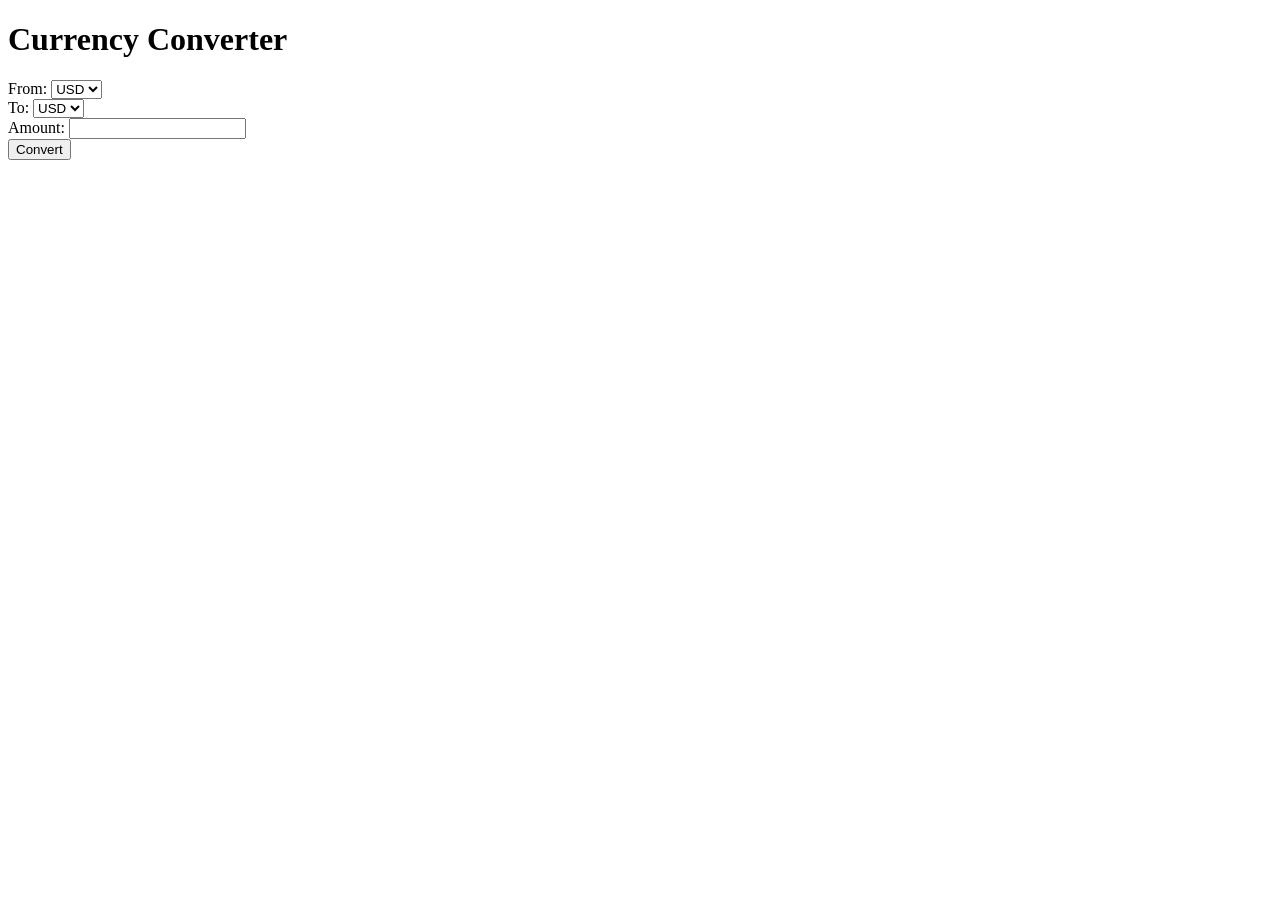
==== index.html @ 487bd07e "Create index.html" ====
<!DOCTYPE html>
<html lang="en">
<head>
    <meta charset="UTF-8">
    <meta name="viewport" content="width=device-width, initial-scale=1.0">
    <title>Currency Converter</title>
    <link rel="stylesheet" href="/static/app/content/style.css">
</head>
<body>

    <div class="container">
        <h1>Currency Converter</h1>

        <div class="form">
            <div class="input-group">
                <label for="fromCurrency">From:</label>
                <select id="fromCurrency">
                    <option value="USD">USD</option>
                    <option value="EUR">EUR</option>
                    <option value="CNY">CNY</option>
                    <option value="GBP">GBP</option>
                    <option value="UAH">UAH</option>
                    <option value="RUB">RUB</option>
                    <option value="PLN">PLN</option>

                </select>
            </div>
            <div class="input-group">
                <label for="toCurrency">To:</label>
                <select id="toCurrency">
                    <option value="USD">USD</option>
                    <option value="EUR">EUR</option>
                    <option value="CNY">CNY</option>
                    <option value="GBP">GBP</option>
                    <option value="UAH">UAH</option>
                    <option value="RUB">RUB</option>
                    <option value="PLN">PLN</option>


                </select>
            </div>
            <div class="input-group">
                <label for="amount">Amount:</label>
                <input type="number" id="amount">
            </div>
            <button onclick="convertCurrency()">Convert</button>
        </div>
        <p id="result"></p>
    </div>

    <script src="/static/app/scripts/scripts.js"></script>

</body>
</html>
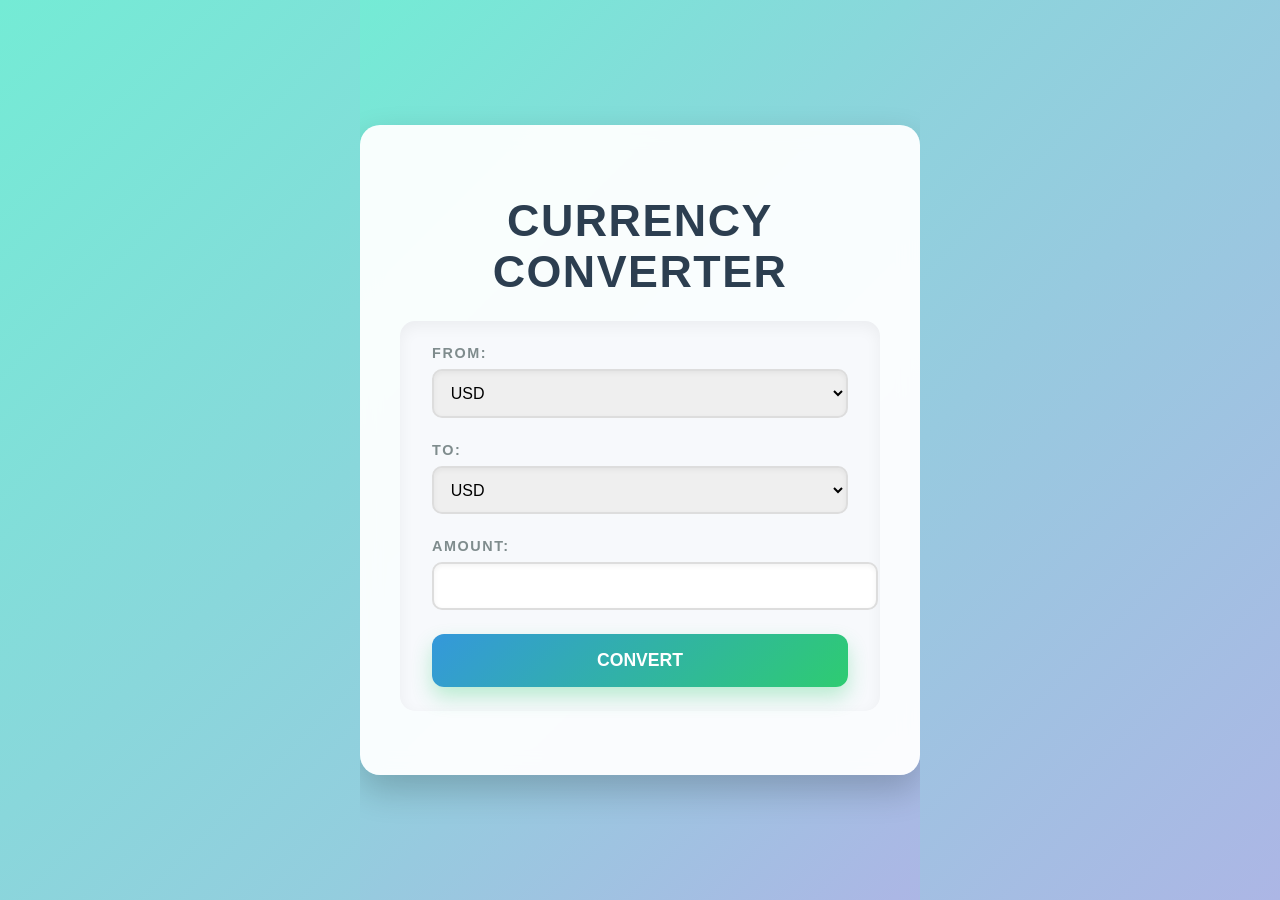
==== commit 20115f8e: "Update index.html" ====
--- a/index.html
+++ b/index.html
@@ -4,7 +4,7 @@
     <meta charset="UTF-8">
     <meta name="viewport" content="width=device-width, initial-scale=1.0">
     <title>Currency Converter</title>
-    <link rel="stylesheet" href="/static/app/content/style.css">
+    <link rel="stylesheet" href="style.css">
 </head>
 <body>
 
--- a/style.css
+++ b/style.css
@@ -0,0 +1,191 @@
+/* Общие стили для всей страницы */
+body, html {
+    height: 100%;
+    margin: 0;
+    font-family: 'Poppins', sans-serif;
+    background: linear-gradient(135deg, #74ebd5, #acb6e5); /* Нежный градиент */
+    color: #444;
+    display: flex;
+    align-items: center;
+    justify-content: center;
+    overflow: hidden;
+}
+
+/* Основной контейнер */
+.container {
+    width: 480px;
+    margin: auto;
+    padding: 2.5rem;
+    background: rgba(255, 255, 255, 0.95);
+    border-radius: 20px;
+    box-shadow: 0 15px 35px rgba(0, 0, 0, 0.2);
+    transition: transform 0.3s ease, box-shadow 0.3s ease;
+    backdrop-filter: blur(10px);
+}
+
+    .container:hover {
+        transform: translateY(-10px);
+        box-shadow: 0 20px 45px rgba(0, 0, 0, 0.3);
+    }
+
+/* Заголовок */
+h1 {
+    font-size: 2.8rem;
+    color: #2c3e50;
+    margin-bottom: 1.5rem;
+    text-align: center;
+    font-weight: bold;
+    letter-spacing: 1.5px;
+    text-transform: uppercase;
+    animation: fadeIn 1.5s ease-in-out;
+}
+
+/* Анимация для заголовка */
+@keyframes fadeIn {
+    from {
+        opacity: 0;
+        transform: translateY(-20px);
+    }
+
+    to {
+        opacity: 1;
+        transform: translateY(0);
+    }
+}
+
+/* Стили формы */
+.form {
+    padding: 1.5rem 2rem;
+    border-radius: 15px;
+    background: #f7f9fc;
+    box-shadow: inset 0 5px 15px rgba(0, 0, 0, 0.05);
+    animation: slideIn 1s ease-in-out;
+}
+
+@keyframes slideIn {
+    from {
+        opacity: 0;
+        transform: translateY(30px);
+    }
+
+    to {
+        opacity: 1;
+        transform: translateY(0);
+    }
+}
+
+.input-group {
+    margin-bottom: 1.5rem;
+    position: relative;
+}
+
+    .input-group label {
+        display: block;
+        margin-bottom: 0.5rem;
+        color: #7f8c8d;
+        font-size: 0.9rem;
+        font-weight: 600;
+        text-transform: uppercase;
+        letter-spacing: 0.1rem;
+    }
+
+    .input-group input,
+    .input-group select {
+        width: 100%;
+        padding: 0.8rem;
+        border: 2px solid #ddd;
+        border-radius: 10px;
+        font-size: 1rem;
+        transition: border-color 0.3s ease, box-shadow 0.3s ease;
+        box-shadow: inset 0 2px 5px rgba(0, 0, 0, 0.05);
+    }
+
+        .input-group input:focus,
+        .input-group select:focus {
+            border-color: #3498db;
+            box-shadow: 0 0 8px rgba(52, 152, 219, 0.4);
+            outline: none;
+        }
+
+    .input-group i {
+        position: absolute;
+        right: 15px;
+        top: 50%;
+        transform: translateY(-50%);
+        color: #bbb;
+        font-size: 1.2rem;
+        transition: color 0.3s ease;
+    }
+
+    .input-group input:focus + i,
+    .input-group select:focus + i {
+        color: #3498db;
+    }
+
+/* Стили кнопки */
+button {
+    width: 100%;
+    padding: 1rem;
+    border: none;
+    background: linear-gradient(135deg, #3498db, #2ecc71);
+    color: #fff;
+    font-size: 1.1rem;
+    font-weight: bold;
+    border-radius: 12px;
+    cursor: pointer;
+    text-transform: uppercase;
+    transition: background 0.3s ease, transform 0.3s ease;
+    box-shadow: 0 10px 20px rgba(46, 204, 113, 0.3);
+}
+
+    button:hover {
+        background: linear-gradient(135deg, #2ecc71, #3498db);
+        transform: translateY(-3px);
+        box-shadow: 0 15px 30px rgba(46, 204, 113, 0.5);
+    }
+
+    button:active {
+        transform: translateY(1px);
+        box-shadow: 0 5px 15px rgba(46, 204, 113, 0.3);
+    }
+
+/* Секция для вывода результата */
+#result {
+    text-align: center;
+    margin-top: 1.5rem;
+    font-size: 1.5rem;
+    color: #2ecc71;
+    font-weight: bold;
+    animation: fadeIn 1s ease-in-out;
+}
+
+/* Адаптивность */
+@media (max-width: 768px) {
+    .container {
+        width: 85%;
+        padding: 1.5rem;
+    }
+
+    h1 {
+        font-size: 2rem;
+    }
+
+    button {
+        font-size: 1rem;
+    }
+}
+
+@media (max-width: 480px) {
+    h1 {
+        font-size: 1.8rem;
+    }
+
+    .form {
+        padding: 1rem;
+    }
+
+    button {
+        padding: 0.8rem;
+    }
+}
+/* Конец стилей */
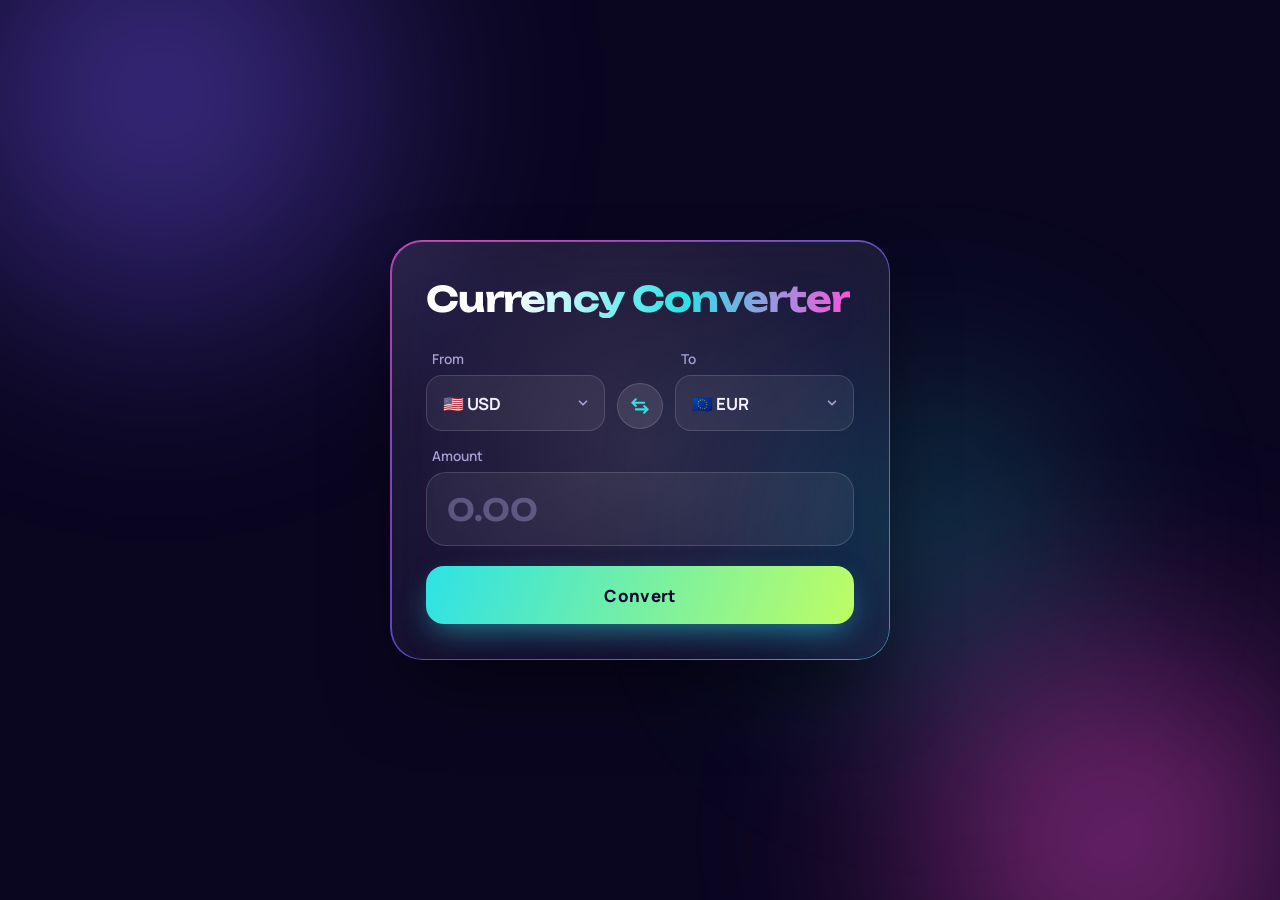
==== commit 1f081276: "Update index.html" ====
--- a/index.html
+++ b/index.html
@@ -4,51 +4,88 @@
     <meta charset="UTF-8">
     <meta name="viewport" content="width=device-width, initial-scale=1.0">
     <title>Currency Converter</title>
+    <link rel="preconnect" href="https://fonts.googleapis.com">
+    <link rel="preconnect" href="https://fonts.gstatic.com" crossorigin>
+    <link href="https://fonts.googleapis.com/css2?family=Manrope:wght@500;600;700;800&family=Unbounded:wght@500;600;700&display=swap" rel="stylesheet">
     <link rel="stylesheet" href="style.css">
 </head>
 <body>
+
+    <div class="glow-cyan"></div>
 
     <div class="container">
         <h1>Currency Converter</h1>
 
         <div class="form">
             <div class="input-group">
-                <label for="fromCurrency">From:</label>
+                <label for="fromCurrency">From</label>
                 <select id="fromCurrency">
-                    <option value="USD">USD</option>
-                    <option value="EUR">EUR</option>
-                    <option value="CNY">CNY</option>
-                    <option value="GBP">GBP</option>
-                    <option value="UAH">UAH</option>
-                    <option value="RUB">RUB</option>
-                    <option value="PLN">PLN</option>
-
+                    <option value="USD">🇺🇸 USD</option>
+                    <option value="EUR">🇪🇺 EUR</option>
+                    <option value="CNY">🇨🇳 CNY</option>
+                    <option value="GBP">🇬🇧 GBP</option>
+                    <option value="UAH">🇺🇦 UAH</option>
+                    <option value="RUB">🇷🇺 RUB</option>
+                    <option value="PLN">🇵🇱 PLN</option>
                 </select>
             </div>
+
+            <button type="button" class="swap" id="swap" aria-label="Swap currencies">
+                <svg viewBox="0 0 24 24" fill="none" stroke="currentColor" stroke-width="2.5" stroke-linecap="round" stroke-linejoin="round">
+                    <path d="M7 4 3 8l4 4"/><path d="M3 8h14"/><path d="m17 20 4-4-4-4"/><path d="M21 16H7"/>
+                </svg>
+            </button>
+
             <div class="input-group">
-                <label for="toCurrency">To:</label>
+                <label for="toCurrency">To</label>
                 <select id="toCurrency">
-                    <option value="USD">USD</option>
-                    <option value="EUR">EUR</option>
-                    <option value="CNY">CNY</option>
-                    <option value="GBP">GBP</option>
-                    <option value="UAH">UAH</option>
-                    <option value="RUB">RUB</option>
-                    <option value="PLN">PLN</option>
-
-
+                    <option value="USD">🇺🇸 USD</option>
+                    <option value="EUR" selected>🇪🇺 EUR</option>
+                    <option value="CNY">🇨🇳 CNY</option>
+                    <option value="GBP">🇬🇧 GBP</option>
+                    <option value="UAH">🇺🇦 UAH</option>
+                    <option value="RUB">🇷🇺 RUB</option>
+                    <option value="PLN">🇵🇱 PLN</option>
                 </select>
             </div>
+
             <div class="input-group">
-                <label for="amount">Amount:</label>
-                <input type="number" id="amount">
+                <label for="amount">Amount</label>
+                <input type="number" id="amount" placeholder="0.00" inputmode="decimal">
             </div>
-            <button onclick="convertCurrency()">Convert</button>
+
+            <button type="button" class="convert" onclick="convertCurrency()">Convert</button>
         </div>
+
         <p id="result"></p>
     </div>
 
-    <script src="/static/app/scripts/scripts.js"></script>
+    <script src="scripts.js"></script>
+    <script>
+        // Поменять валюты местами (+ пересчитать, если уже введена сумма)
+        document.getElementById('swap').addEventListener('click', function () {
+            const from = document.getElementById('fromCurrency');
+            const to = document.getElementById('toCurrency');
+            [from.value, to.value] = [to.value, from.value];
+            if (document.getElementById('amount').value) convertCurrency();
+        });
+
+        // Анимация появления результата при каждом пересчёте
+        const result = document.getElementById('result');
+        new MutationObserver(function () {
+            result.classList.remove('pop');
+            void result.offsetWidth;
+            result.classList.add('pop');
+        }).observe(result, { childList: true, characterData: true, subtree: true });
+
+        // Подсветка карточки за курсором
+        const card = document.querySelector('.container');
+        card.addEventListener('pointermove', function (e) {
+            const r = card.getBoundingClientRect();
+            card.style.setProperty('--mx', (e.clientX - r.left) + 'px');
+            card.style.setProperty('--my', (e.clientY - r.top) + 'px');
+        });
+    </script>
 
 </body>
 </html>
--- a/style.css
+++ b/style.css
@@ -1,191 +1,316 @@
-/* Общие стили для всей страницы */
+/* ============ Токены ============ */
+:root {
+    --ink: #0a0620;
+    --ink-2: #140c38;
+    --violet: #7c5cff;
+    --magenta: #ff4fd8;
+    --cyan: #2de2e6;
+    --lime: #c8ff5a;
+    --text: #f3f0ff;
+    --muted: #a99fd6;
+    --glass: rgba(255, 255, 255, 0.06);
+    --glass-strong: rgba(255, 255, 255, 0.1);
+    --line: rgba(255, 255, 255, 0.14);
+    --mx: 50%;
+    --my: 50%;
+}
+
+* { box-sizing: border-box; }
+
 body, html {
-    height: 100%;
+    min-height: 100%;
     margin: 0;
-    font-family: 'Poppins', sans-serif;
-    background: linear-gradient(135deg, #74ebd5, #acb6e5); /* Нежный градиент */
-    color: #444;
+    font-family: 'Manrope', system-ui, sans-serif;
+    color: var(--text);
+    background: var(--ink);
+}
+
+body {
+    min-height: 100vh;
     display: flex;
     align-items: center;
     justify-content: center;
+    padding: 2rem 1rem;
+    overflow-x: hidden;
+    position: relative;
+}
+
+/* ============ Живой фон ============ */
+body::before,
+body::after {
+    content: "";
+    position: fixed;
+    border-radius: 50%;
+    filter: blur(90px);
+    opacity: 0.55;
+    z-index: 0;
+    pointer-events: none;
+}
+
+body::before {
+    width: 55vmax; height: 55vmax;
+    top: -20vmax; left: -15vmax;
+    background: radial-gradient(circle, var(--violet), transparent 65%);
+    animation: drift1 18s ease-in-out infinite alternate;
+}
+
+body::after {
+    width: 50vmax; height: 50vmax;
+    bottom: -20vmax; right: -12vmax;
+    background: radial-gradient(circle, var(--magenta), transparent 65%);
+    animation: drift2 22s ease-in-out infinite alternate;
+}
+
+.glow-cyan {
+    position: fixed;
+    width: 35vmax; height: 35vmax;
+    top: 35%; left: 55%;
+    border-radius: 50%;
+    filter: blur(100px);
+    opacity: 0.35;
+    background: radial-gradient(circle, var(--cyan), transparent 65%);
+    animation: drift3 26s ease-in-out infinite alternate;
+    z-index: 0;
+    pointer-events: none;
+}
+
+@keyframes drift1 { to { transform: translate(18vmax, 12vmax) scale(1.15); } }
+@keyframes drift2 { to { transform: translate(-16vmax, -10vmax) scale(1.1); } }
+@keyframes drift3 { to { transform: translate(-25vmax, 8vmax) scale(0.85); } }
+
+/* ============ Карточка ============ */
+.container {
+    position: relative;
+    z-index: 1;
+    width: 100%;
+    max-width: 500px;
+    padding: 2.5rem 2.25rem 2.25rem;
+    border-radius: 32px;
+    background:
+        radial-gradient(500px circle at var(--mx) var(--my), rgba(255, 255, 255, 0.09), transparent 45%),
+        linear-gradient(160deg, rgba(255, 255, 255, 0.1), rgba(255, 255, 255, 0.03));
+    backdrop-filter: blur(28px) saturate(140%);
+    -webkit-backdrop-filter: blur(28px) saturate(140%);
+    box-shadow:
+        0 40px 80px -20px rgba(0, 0, 0, 0.6),
+        inset 0 1px 0 rgba(255, 255, 255, 0.18);
+    animation: cardIn 0.9s cubic-bezier(0.2, 0.9, 0.25, 1) both;
+}
+
+/* градиентная рамка */
+.container::before {
+    content: "";
+    position: absolute;
+    inset: 0;
+    padding: 1.5px;
+    border-radius: inherit;
+    background: conic-gradient(from 140deg, var(--cyan), var(--violet), var(--magenta), var(--violet), var(--cyan));
+    -webkit-mask: linear-gradient(#000 0 0) content-box, linear-gradient(#000 0 0);
+    -webkit-mask-composite: xor;
+            mask: linear-gradient(#000 0 0) content-box exclude, linear-gradient(#000 0 0);
+    opacity: 0.7;
+    pointer-events: none;
+}
+
+@keyframes cardIn {
+    from { opacity: 0; transform: translateY(40px) scale(0.96); }
+    to   { opacity: 1; transform: none; }
+}
+
+/* ============ Заголовок ============ */
+h1 {
+    font-family: 'Unbounded', sans-serif;
+    font-size: clamp(1.7rem, 6vw, 2.2rem);
+    font-weight: 700;
+    line-height: 1.1;
+    letter-spacing: -0.02em;
+    margin: 0 0 2rem;
+    text-align: left;
+    background: linear-gradient(100deg, #fff 20%, var(--cyan) 60%, var(--magenta));
+    -webkit-background-clip: text;
+            background-clip: text;
+    color: transparent;
+}
+
+/* ============ Форма ============ */
+.form {
+    display: grid;
+    grid-template-columns: 1fr auto 1fr;
+    grid-template-areas:
+        "from swap to"
+        "amount amount amount"
+        "btn btn btn";
+    gap: 1rem 0.75rem;
+    padding: 0;
+    background: none;
+    box-shadow: none;
+}
+
+.input-group { position: relative; margin: 0; }
+.input-group:nth-of-type(1) { grid-area: from; }
+.input-group:nth-of-type(2) { grid-area: to; }
+.input-group:nth-of-type(3) { grid-area: amount; }
+
+.input-group label {
+    display: block;
+    margin: 0 0 0.45rem 0.35rem;
+    font-size: 0.85rem;
+    font-weight: 600;
+    color: var(--muted);
+    letter-spacing: 0.01em;
+}
+
+.input-group input,
+.input-group select {
+    width: 100%;
+    padding: 0.95rem 1rem;
+    font: inherit;
+    font-size: 1.05rem;
+    font-weight: 700;
+    color: var(--text);
+    background: var(--glass);
+    border: 1px solid var(--line);
+    border-radius: 16px;
+    outline: none;
+    transition: border-color 0.25s, background 0.25s, box-shadow 0.25s;
+}
+
+.input-group select {
+    appearance: none;
+    -webkit-appearance: none;
+    cursor: pointer;
+    padding-right: 2.4rem;
+    background-image: url("data:image/svg+xml,%3Csvg xmlns='http://www.w3.org/2000/svg' width='14' height='14' viewBox='0 0 24 24' fill='none' stroke='%23a99fd6' stroke-width='3' stroke-linecap='round' stroke-linejoin='round'%3E%3Cpath d='m6 9 6 6 6-6'/%3E%3C/svg%3E");
+    background-repeat: no-repeat;
+    background-position: right 0.9rem center;
+}
+
+.input-group select option { background: var(--ink-2); color: var(--text); }
+
+.input-group input:hover,
+.input-group select:hover { background-color: var(--glass-strong); }
+
+.input-group input:focus,
+.input-group select:focus {
+    border-color: var(--cyan);
+    background-color: var(--glass-strong);
+    box-shadow: 0 0 0 4px rgba(45, 226, 230, 0.16), 0 0 24px rgba(45, 226, 230, 0.18);
+}
+
+/* сумма — главный элемент */
+.input-group input[type="number"] {
+    font-family: 'Unbounded', sans-serif;
+    font-size: 1.9rem;
+    font-weight: 600;
+    padding: 1.1rem 1.25rem;
+    border-radius: 20px;
+    -moz-appearance: textfield;
+}
+.input-group input[type="number"]::placeholder { color: rgba(169, 159, 214, 0.4); }
+.input-group input::-webkit-outer-spin-button,
+.input-group input::-webkit-inner-spin-button { -webkit-appearance: none; margin: 0; }
+
+/* ============ Кнопка «поменять местами» ============ */
+.swap {
+    grid-area: swap;
+    align-self: end;
+    width: 46px;
+    height: 46px;
+    padding: 0;
+    margin-bottom: 2px;
+    display: grid;
+    place-items: center;
+    border-radius: 50%;
+    border: 1px solid var(--line);
+    background: var(--glass-strong);
+    color: var(--cyan);
+    box-shadow: none;
+    text-transform: none;
+    transition: transform 0.5s cubic-bezier(0.3, 1.5, 0.5, 1), background 0.25s, border-color 0.25s;
+}
+.swap svg { width: 20px; height: 20px; }
+.swap:hover {
+    background: rgba(45, 226, 230, 0.14);
+    border-color: var(--cyan);
+    transform: rotate(180deg);
+    box-shadow: none;
+}
+.swap:active { transform: rotate(180deg) scale(0.9); }
+
+/* ============ Главная кнопка ============ */
+button.convert {
+    grid-area: btn;
+    position: relative;
     overflow: hidden;
-}
-
-/* Основной контейнер */
-.container {
-    width: 480px;
-    margin: auto;
-    padding: 2.5rem;
-    background: rgba(255, 255, 255, 0.95);
-    border-radius: 20px;
-    box-shadow: 0 15px 35px rgba(0, 0, 0, 0.2);
-    transition: transform 0.3s ease, box-shadow 0.3s ease;
-    backdrop-filter: blur(10px);
-}
-
-    .container:hover {
-        transform: translateY(-10px);
-        box-shadow: 0 20px 45px rgba(0, 0, 0, 0.3);
-    }
-
-/* Заголовок */
-h1 {
-    font-size: 2.8rem;
-    color: #2c3e50;
-    margin-bottom: 1.5rem;
+    width: 100%;
+    padding: 1.1rem;
+    margin-top: 0.25rem;
+    border: none;
+    border-radius: 18px;
+    font: inherit;
+    font-weight: 800;
+    font-size: 1.05rem;
+    letter-spacing: 0.02em;
+    color: #14062e;
+    cursor: pointer;
+    background: linear-gradient(110deg, var(--cyan), var(--lime) 55%, var(--cyan));
+    background-size: 200% 100%;
+    box-shadow: 0 12px 30px -8px rgba(45, 226, 230, 0.55);
+    transition: transform 0.25s ease, box-shadow 0.25s ease, background-position 0.6s ease;
+}
+button.convert:hover {
+    background-position: 100% 0;
+    transform: translateY(-3px);
+    box-shadow: 0 18px 38px -8px rgba(200, 255, 90, 0.6);
+}
+button.convert:active { transform: translateY(1px) scale(0.99); }
+
+/* блик на кнопке */
+button.convert::after {
+    content: "";
+    position: absolute;
+    top: 0; left: -80%;
+    width: 50%; height: 100%;
+    background: linear-gradient(100deg, transparent, rgba(255, 255, 255, 0.55), transparent);
+    transform: skewX(-20deg);
+    transition: left 0.7s ease;
+}
+button.convert:hover::after { left: 130%; }
+
+button:focus-visible,
+.swap:focus-visible { outline: 3px solid #fff; outline-offset: 3px; }
+
+/* ============ Результат ============ */
+#result {
+    margin: 1.5rem 0 0;
     text-align: center;
-    font-weight: bold;
-    letter-spacing: 1.5px;
-    text-transform: uppercase;
-    animation: fadeIn 1.5s ease-in-out;
-}
-
-/* Анимация для заголовка */
-@keyframes fadeIn {
-    from {
-        opacity: 0;
-        transform: translateY(-20px);
-    }
-
-    to {
-        opacity: 1;
-        transform: translateY(0);
-    }
-}
-
-/* Стили формы */
-.form {
-    padding: 1.5rem 2rem;
-    border-radius: 15px;
-    background: #f7f9fc;
-    box-shadow: inset 0 5px 15px rgba(0, 0, 0, 0.05);
-    animation: slideIn 1s ease-in-out;
-}
-
-@keyframes slideIn {
-    from {
-        opacity: 0;
-        transform: translateY(30px);
-    }
-
-    to {
-        opacity: 1;
-        transform: translateY(0);
-    }
-}
-
-.input-group {
-    margin-bottom: 1.5rem;
-    position: relative;
-}
-
-    .input-group label {
-        display: block;
-        margin-bottom: 0.5rem;
-        color: #7f8c8d;
-        font-size: 0.9rem;
-        font-weight: 600;
-        text-transform: uppercase;
-        letter-spacing: 0.1rem;
-    }
-
-    .input-group input,
-    .input-group select {
-        width: 100%;
-        padding: 0.8rem;
-        border: 2px solid #ddd;
-        border-radius: 10px;
-        font-size: 1rem;
-        transition: border-color 0.3s ease, box-shadow 0.3s ease;
-        box-shadow: inset 0 2px 5px rgba(0, 0, 0, 0.05);
-    }
-
-        .input-group input:focus,
-        .input-group select:focus {
-            border-color: #3498db;
-            box-shadow: 0 0 8px rgba(52, 152, 219, 0.4);
-            outline: none;
-        }
-
-    .input-group i {
-        position: absolute;
-        right: 15px;
-        top: 50%;
-        transform: translateY(-50%);
-        color: #bbb;
-        font-size: 1.2rem;
-        transition: color 0.3s ease;
-    }
-
-    .input-group input:focus + i,
-    .input-group select:focus + i {
-        color: #3498db;
-    }
-
-/* Стили кнопки */
-button {
-    width: 100%;
-    padding: 1rem;
-    border: none;
-    background: linear-gradient(135deg, #3498db, #2ecc71);
-    color: #fff;
-    font-size: 1.1rem;
-    font-weight: bold;
-    border-radius: 12px;
-    cursor: pointer;
-    text-transform: uppercase;
-    transition: background 0.3s ease, transform 0.3s ease;
-    box-shadow: 0 10px 20px rgba(46, 204, 113, 0.3);
-}
-
-    button:hover {
-        background: linear-gradient(135deg, #2ecc71, #3498db);
-        transform: translateY(-3px);
-        box-shadow: 0 15px 30px rgba(46, 204, 113, 0.5);
-    }
-
-    button:active {
-        transform: translateY(1px);
-        box-shadow: 0 5px 15px rgba(46, 204, 113, 0.3);
-    }
-
-/* Секция для вывода результата */
-#result {
-    text-align: center;
-    margin-top: 1.5rem;
-    font-size: 1.5rem;
-    color: #2ecc71;
-    font-weight: bold;
-    animation: fadeIn 1s ease-in-out;
-}
-
-/* Адаптивность */
-@media (max-width: 768px) {
-    .container {
-        width: 85%;
-        padding: 1.5rem;
-    }
-
-    h1 {
-        font-size: 2rem;
-    }
-
-    button {
-        font-size: 1rem;
-    }
-}
-
+    font-family: 'Unbounded', sans-serif;
+    font-size: clamp(1.4rem, 5vw, 1.9rem);
+    font-weight: 600;
+    line-height: 1.25;
+    color: var(--lime);
+    text-shadow: 0 0 28px rgba(200, 255, 90, 0.45);
+    word-break: break-word;
+}
+
+#result:empty { display: none; }
+
+#result.pop { animation: pop 0.55s cubic-bezier(0.2, 1.4, 0.4, 1); }
+
+@keyframes pop {
+    from { opacity: 0; transform: translateY(14px) scale(0.85); filter: blur(6px); }
+    to   { opacity: 1; transform: none; filter: none; }
+}
+
+/* ============ Адаптив ============ */
 @media (max-width: 480px) {
-    h1 {
-        font-size: 1.8rem;
-    }
-
-    .form {
-        padding: 1rem;
-    }
-
-    button {
-        padding: 0.8rem;
-    }
-}
-/* Конец стилей */
+    .container { padding: 1.75rem 1.1rem; border-radius: 26px; }
+    .form { gap: 1rem 0.4rem; }
+    .swap { width: 38px; height: 38px; }
+    .input-group select { padding-left: 0.75rem; padding-right: 1.9rem; font-size: 0.95rem; background-position: right 0.65rem center; }
+    .input-group input[type="number"] { font-size: 1.6rem; }
+}
+
+@media (prefers-reduced-motion: reduce) {
+    *, *::before, *::after { animation: none !important; transition: none !important; }
+}
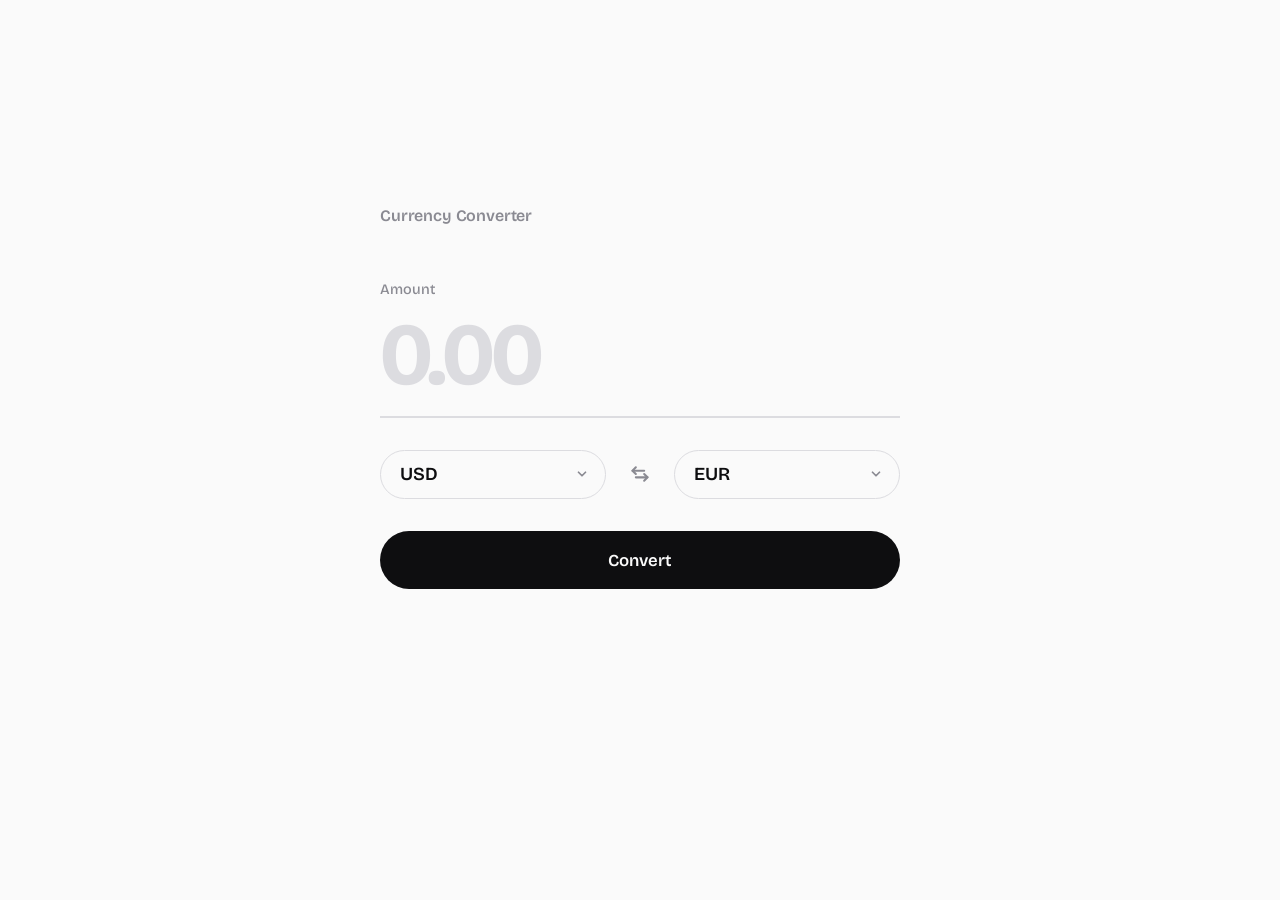
==== commit 6d6aa03d: "Update currency options and remove unused code" ====
--- a/index.html
+++ b/index.html
@@ -6,12 +6,10 @@
     <title>Currency Converter</title>
     <link rel="preconnect" href="https://fonts.googleapis.com">
     <link rel="preconnect" href="https://fonts.gstatic.com" crossorigin>
-    <link href="https://fonts.googleapis.com/css2?family=Manrope:wght@500;600;700;800&family=Unbounded:wght@500;600;700&display=swap" rel="stylesheet">
+    <link href="https://fonts.googleapis.com/css2?family=Bricolage+Grotesque:opsz,wght@12..96,500;12..96,600;12..96,700&display=swap" rel="stylesheet">
     <link rel="stylesheet" href="style.css">
 </head>
 <body>
-
-    <div class="glow-cyan"></div>
 
     <div class="container">
         <h1>Currency Converter</h1>
@@ -20,13 +18,13 @@
             <div class="input-group">
                 <label for="fromCurrency">From</label>
                 <select id="fromCurrency">
-                    <option value="USD">🇺🇸 USD</option>
-                    <option value="EUR">🇪🇺 EUR</option>
-                    <option value="CNY">🇨🇳 CNY</option>
-                    <option value="GBP">🇬🇧 GBP</option>
-                    <option value="UAH">🇺🇦 UAH</option>
-                    <option value="RUB">🇷🇺 RUB</option>
-                    <option value="PLN">🇵🇱 PLN</option>
+                    <option value="USD">USD</option>
+                    <option value="EUR">EUR</option>
+                    <option value="CNY">CNY</option>
+                    <option value="GBP">GBP</option>
+                    <option value="UAH">UAH</option>
+                    <option value="RUB">RUB</option>
+                    <option value="PLN">PLN</option>
                 </select>
             </div>
 
@@ -39,13 +37,13 @@
             <div class="input-group">
                 <label for="toCurrency">To</label>
                 <select id="toCurrency">
-                    <option value="USD">🇺🇸 USD</option>
-                    <option value="EUR" selected>🇪🇺 EUR</option>
-                    <option value="CNY">🇨🇳 CNY</option>
-                    <option value="GBP">🇬🇧 GBP</option>
-                    <option value="UAH">🇺🇦 UAH</option>
-                    <option value="RUB">🇷🇺 RUB</option>
-                    <option value="PLN">🇵🇱 PLN</option>
+                    <option value="USD">USD</option>
+                    <option value="EUR" selected>EUR</option>
+                    <option value="CNY">CNY</option>
+                    <option value="GBP">GBP</option>
+                    <option value="UAH">UAH</option>
+                    <option value="RUB">RUB</option>
+                    <option value="PLN">PLN</option>
                 </select>
             </div>
 
@@ -77,14 +75,6 @@
             void result.offsetWidth;
             result.classList.add('pop');
         }).observe(result, { childList: true, characterData: true, subtree: true });
-
-        // Подсветка карточки за курсором
-        const card = document.querySelector('.container');
-        card.addEventListener('pointermove', function (e) {
-            const r = card.getBoundingClientRect();
-            card.style.setProperty('--mx', (e.clientX - r.left) + 'px');
-            card.style.setProperty('--my', (e.clientY - r.top) + 'px');
-        });
     </script>
 
 </body>
--- a/style.css
+++ b/style.css
@@ -1,28 +1,31 @@
 /* ============ Токены ============ */
 :root {
-    --ink: #0a0620;
-    --ink-2: #140c38;
-    --violet: #7c5cff;
-    --magenta: #ff4fd8;
-    --cyan: #2de2e6;
-    --lime: #c8ff5a;
-    --text: #f3f0ff;
-    --muted: #a99fd6;
-    --glass: rgba(255, 255, 255, 0.06);
-    --glass-strong: rgba(255, 255, 255, 0.1);
-    --line: rgba(255, 255, 255, 0.14);
-    --mx: 50%;
-    --my: 50%;
+    --bg: #fafafa;
+    --ink: #0e0e10;
+    --muted: #8a8a92;
+    --line: #dcdce0;
+    --accent: #2b3cff;
+}
+
+@media (prefers-color-scheme: dark) {
+    :root {
+        --bg: #0b0b0d;
+        --ink: #f4f4f6;
+        --muted: #7a7a84;
+        --line: #26262c;
+        --accent: #6f7bff;
+    }
 }
 
 * { box-sizing: border-box; }
 
-body, html {
+html, body {
     min-height: 100%;
     margin: 0;
-    font-family: 'Manrope', system-ui, sans-serif;
-    color: var(--text);
-    background: var(--ink);
+    background: var(--bg);
+    color: var(--ink);
+    font-family: 'Bricolage Grotesque', system-ui, sans-serif;
+    -webkit-font-smoothing: antialiased;
 }
 
 body {
@@ -30,106 +33,27 @@
     display: flex;
     align-items: center;
     justify-content: center;
-    padding: 2rem 1rem;
-    overflow-x: hidden;
-    position: relative;
-}
-
-/* ============ Живой фон ============ */
-body::before,
-body::after {
-    content: "";
-    position: fixed;
-    border-radius: 50%;
-    filter: blur(90px);
-    opacity: 0.55;
-    z-index: 0;
-    pointer-events: none;
-}
-
-body::before {
-    width: 55vmax; height: 55vmax;
-    top: -20vmax; left: -15vmax;
-    background: radial-gradient(circle, var(--violet), transparent 65%);
-    animation: drift1 18s ease-in-out infinite alternate;
-}
-
-body::after {
-    width: 50vmax; height: 50vmax;
-    bottom: -20vmax; right: -12vmax;
-    background: radial-gradient(circle, var(--magenta), transparent 65%);
-    animation: drift2 22s ease-in-out infinite alternate;
-}
-
-.glow-cyan {
-    position: fixed;
-    width: 35vmax; height: 35vmax;
-    top: 35%; left: 55%;
-    border-radius: 50%;
-    filter: blur(100px);
-    opacity: 0.35;
-    background: radial-gradient(circle, var(--cyan), transparent 65%);
-    animation: drift3 26s ease-in-out infinite alternate;
-    z-index: 0;
-    pointer-events: none;
-}
-
-@keyframes drift1 { to { transform: translate(18vmax, 12vmax) scale(1.15); } }
-@keyframes drift2 { to { transform: translate(-16vmax, -10vmax) scale(1.1); } }
-@keyframes drift3 { to { transform: translate(-25vmax, 8vmax) scale(0.85); } }
-
-/* ============ Карточка ============ */
+    padding: 2rem 1.5rem;
+}
+
+/* ============ Колонка ============ */
 .container {
-    position: relative;
-    z-index: 1;
-    width: 100%;
-    max-width: 500px;
-    padding: 2.5rem 2.25rem 2.25rem;
-    border-radius: 32px;
-    background:
-        radial-gradient(500px circle at var(--mx) var(--my), rgba(255, 255, 255, 0.09), transparent 45%),
-        linear-gradient(160deg, rgba(255, 255, 255, 0.1), rgba(255, 255, 255, 0.03));
-    backdrop-filter: blur(28px) saturate(140%);
-    -webkit-backdrop-filter: blur(28px) saturate(140%);
-    box-shadow:
-        0 40px 80px -20px rgba(0, 0, 0, 0.6),
-        inset 0 1px 0 rgba(255, 255, 255, 0.18);
-    animation: cardIn 0.9s cubic-bezier(0.2, 0.9, 0.25, 1) both;
-}
-
-/* градиентная рамка */
-.container::before {
-    content: "";
-    position: absolute;
-    inset: 0;
-    padding: 1.5px;
-    border-radius: inherit;
-    background: conic-gradient(from 140deg, var(--cyan), var(--violet), var(--magenta), var(--violet), var(--cyan));
-    -webkit-mask: linear-gradient(#000 0 0) content-box, linear-gradient(#000 0 0);
-    -webkit-mask-composite: xor;
-            mask: linear-gradient(#000 0 0) content-box exclude, linear-gradient(#000 0 0);
-    opacity: 0.7;
-    pointer-events: none;
-}
-
-@keyframes cardIn {
-    from { opacity: 0; transform: translateY(40px) scale(0.96); }
+    width: 100%;
+    max-width: 520px;
+    animation: enter 0.8s cubic-bezier(0.2, 0.8, 0.2, 1) both;
+}
+
+@keyframes enter {
+    from { opacity: 0; transform: translateY(16px); }
     to   { opacity: 1; transform: none; }
 }
 
-/* ============ Заголовок ============ */
 h1 {
-    font-family: 'Unbounded', sans-serif;
-    font-size: clamp(1.7rem, 6vw, 2.2rem);
-    font-weight: 700;
-    line-height: 1.1;
-    letter-spacing: -0.02em;
-    margin: 0 0 2rem;
-    text-align: left;
-    background: linear-gradient(100deg, #fff 20%, var(--cyan) 60%, var(--magenta));
-    -webkit-background-clip: text;
-            background-clip: text;
-    color: transparent;
+    margin: 0 0 3.5rem;
+    font-size: 1rem;
+    font-weight: 600;
+    letter-spacing: -0.01em;
+    color: var(--muted);
 }
 
 /* ============ Форма ============ */
@@ -137,178 +61,142 @@
     display: grid;
     grid-template-columns: 1fr auto 1fr;
     grid-template-areas:
-        "from swap to"
         "amount amount amount"
-        "btn btn btn";
-    gap: 1rem 0.75rem;
+        "from   swap   to"
+        "btn    btn    btn";
+    align-items: center;
+    gap: 2rem 0.75rem;
     padding: 0;
     background: none;
     box-shadow: none;
 }
 
-.input-group { position: relative; margin: 0; }
+.input-group { margin: 0; }
 .input-group:nth-of-type(1) { grid-area: from; }
 .input-group:nth-of-type(2) { grid-area: to; }
 .input-group:nth-of-type(3) { grid-area: amount; }
 
+/* подписи у валют скрыты визуально, но читаются скринридером */
+.input-group:nth-of-type(1) label,
+.input-group:nth-of-type(2) label {
+    position: absolute;
+    width: 1px; height: 1px;
+    overflow: hidden;
+    clip: rect(0 0 0 0);
+}
+
 .input-group label {
     display: block;
-    margin: 0 0 0.45rem 0.35rem;
-    font-size: 0.85rem;
+    margin-bottom: 0.25rem;
+    font-size: 0.9rem;
+    font-weight: 500;
+    color: var(--muted);
+}
+
+/* ============ Сумма — главный герой ============ */
+.input-group input[type="number"] {
+    width: 100%;
+    padding: 0 0 0.5rem;
+    font: inherit;
+    font-size: clamp(3.5rem, 15vw, 5.5rem);
+    font-weight: 700;
+    line-height: 1;
+    letter-spacing: -0.04em;
+    color: var(--ink);
+    background: none;
+    border: none;
+    border-bottom: 2px solid var(--line);
+    border-radius: 0;
+    outline: none;
+    transition: border-color 0.3s;
+    -moz-appearance: textfield;
+}
+
+.input-group input[type="number"]::placeholder { color: var(--line); }
+.input-group input[type="number"]:focus { border-color: var(--accent); }
+.input-group input::-webkit-outer-spin-button,
+.input-group input::-webkit-inner-spin-button { -webkit-appearance: none; margin: 0; }
+
+/* ============ Валюты ============ */
+.input-group select {
+    width: 100%;
+    padding: 0.8rem 2.4rem 0.8rem 1.2rem;
+    font: inherit;
+    font-size: 1.15rem;
     font-weight: 600;
-    color: var(--muted);
-    letter-spacing: 0.01em;
-}
-
-.input-group input,
-.input-group select {
-    width: 100%;
-    padding: 0.95rem 1rem;
-    font: inherit;
-    font-size: 1.05rem;
-    font-weight: 700;
-    color: var(--text);
-    background: var(--glass);
-    border: 1px solid var(--line);
-    border-radius: 16px;
-    outline: none;
-    transition: border-color 0.25s, background 0.25s, box-shadow 0.25s;
-}
-
-.input-group select {
+    color: var(--ink);
+    background-color: transparent;
+    background-image: url("data:image/svg+xml,%3Csvg xmlns='http://www.w3.org/2000/svg' width='14' height='14' viewBox='0 0 24 24' fill='none' stroke='%238a8a92' stroke-width='3' stroke-linecap='round' stroke-linejoin='round'%3E%3Cpath d='m6 9 6 6 6-6'/%3E%3C/svg%3E");
+    background-repeat: no-repeat;
+    background-position: right 1rem center;
+    border: 1.5px solid var(--line);
+    border-radius: 999px;
     appearance: none;
     -webkit-appearance: none;
     cursor: pointer;
-    padding-right: 2.4rem;
-    background-image: url("data:image/svg+xml,%3Csvg xmlns='http://www.w3.org/2000/svg' width='14' height='14' viewBox='0 0 24 24' fill='none' stroke='%23a99fd6' stroke-width='3' stroke-linecap='round' stroke-linejoin='round'%3E%3Cpath d='m6 9 6 6 6-6'/%3E%3C/svg%3E");
-    background-repeat: no-repeat;
-    background-position: right 0.9rem center;
-}
-
-.input-group select option { background: var(--ink-2); color: var(--text); }
-
-.input-group input:hover,
-.input-group select:hover { background-color: var(--glass-strong); }
-
-.input-group input:focus,
-.input-group select:focus {
-    border-color: var(--cyan);
-    background-color: var(--glass-strong);
-    box-shadow: 0 0 0 4px rgba(45, 226, 230, 0.16), 0 0 24px rgba(45, 226, 230, 0.18);
-}
-
-/* сумма — главный элемент */
-.input-group input[type="number"] {
-    font-family: 'Unbounded', sans-serif;
-    font-size: 1.9rem;
-    font-weight: 600;
-    padding: 1.1rem 1.25rem;
-    border-radius: 20px;
-    -moz-appearance: textfield;
-}
-.input-group input[type="number"]::placeholder { color: rgba(169, 159, 214, 0.4); }
-.input-group input::-webkit-outer-spin-button,
-.input-group input::-webkit-inner-spin-button { -webkit-appearance: none; margin: 0; }
-
-/* ============ Кнопка «поменять местами» ============ */
+    outline: none;
+    transition: border-color 0.25s;
+}
+
+.input-group select:hover,
+.input-group select:focus { border-color: var(--ink); }
+.input-group select option { background: var(--bg); color: var(--ink); }
+
+/* ============ Обмен местами ============ */
 .swap {
     grid-area: swap;
-    align-self: end;
-    width: 46px;
-    height: 46px;
+    width: 44px;
+    height: 44px;
     padding: 0;
-    margin-bottom: 2px;
     display: grid;
     place-items: center;
+    background: none;
+    border: none;
     border-radius: 50%;
-    border: 1px solid var(--line);
-    background: var(--glass-strong);
-    color: var(--cyan);
-    box-shadow: none;
-    text-transform: none;
-    transition: transform 0.5s cubic-bezier(0.3, 1.5, 0.5, 1), background 0.25s, border-color 0.25s;
+    color: var(--muted);
+    cursor: pointer;
+    transition: color 0.25s, transform 0.5s cubic-bezier(0.3, 1.4, 0.5, 1);
 }
 .swap svg { width: 20px; height: 20px; }
-.swap:hover {
-    background: rgba(45, 226, 230, 0.14);
-    border-color: var(--cyan);
-    transform: rotate(180deg);
-    box-shadow: none;
-}
-.swap:active { transform: rotate(180deg) scale(0.9); }
-
-/* ============ Главная кнопка ============ */
+.swap:hover { color: var(--accent); transform: rotate(180deg); }
+
+/* ============ Кнопка ============ */
 button.convert {
     grid-area: btn;
-    position: relative;
-    overflow: hidden;
-    width: 100%;
-    padding: 1.1rem;
-    margin-top: 0.25rem;
+    width: 100%;
+    padding: 1.15rem;
+    font: inherit;
+    font-size: 1.05rem;
+    font-weight: 600;
+    color: var(--bg);
+    background: var(--ink);
     border: none;
-    border-radius: 18px;
-    font: inherit;
-    font-weight: 800;
-    font-size: 1.05rem;
-    letter-spacing: 0.02em;
-    color: #14062e;
+    border-radius: 999px;
     cursor: pointer;
-    background: linear-gradient(110deg, var(--cyan), var(--lime) 55%, var(--cyan));
-    background-size: 200% 100%;
-    box-shadow: 0 12px 30px -8px rgba(45, 226, 230, 0.55);
-    transition: transform 0.25s ease, box-shadow 0.25s ease, background-position 0.6s ease;
-}
-button.convert:hover {
-    background-position: 100% 0;
-    transform: translateY(-3px);
-    box-shadow: 0 18px 38px -8px rgba(200, 255, 90, 0.6);
-}
-button.convert:active { transform: translateY(1px) scale(0.99); }
-
-/* блик на кнопке */
-button.convert::after {
-    content: "";
-    position: absolute;
-    top: 0; left: -80%;
-    width: 50%; height: 100%;
-    background: linear-gradient(100deg, transparent, rgba(255, 255, 255, 0.55), transparent);
-    transform: skewX(-20deg);
-    transition: left 0.7s ease;
-}
-button.convert:hover::after { left: 130%; }
-
-button:focus-visible,
-.swap:focus-visible { outline: 3px solid #fff; outline-offset: 3px; }
+    transition: background 0.3s, transform 0.2s;
+}
+button.convert:hover { background: var(--accent); color: #fff; }
+button.convert:active { transform: scale(0.98); }
+
+button:focus-visible { outline: 2px solid var(--accent); outline-offset: 3px; }
 
 /* ============ Результат ============ */
 #result {
-    margin: 1.5rem 0 0;
-    text-align: center;
-    font-family: 'Unbounded', sans-serif;
-    font-size: clamp(1.4rem, 5vw, 1.9rem);
-    font-weight: 600;
-    line-height: 1.25;
-    color: var(--lime);
-    text-shadow: 0 0 28px rgba(200, 255, 90, 0.45);
+    min-height: 1.2em;
+    margin: 3rem 0 0;
+    font-size: clamp(2rem, 8vw, 3rem);
+    font-weight: 700;
+    line-height: 1.1;
+    letter-spacing: -0.03em;
+    color: var(--accent);
     word-break: break-word;
 }
 
-#result:empty { display: none; }
-
-#result.pop { animation: pop 0.55s cubic-bezier(0.2, 1.4, 0.4, 1); }
+#result.pop { animation: pop 0.5s cubic-bezier(0.2, 0.8, 0.2, 1); }
 
 @keyframes pop {
-    from { opacity: 0; transform: translateY(14px) scale(0.85); filter: blur(6px); }
-    to   { opacity: 1; transform: none; filter: none; }
-}
-
-/* ============ Адаптив ============ */
-@media (max-width: 480px) {
-    .container { padding: 1.75rem 1.1rem; border-radius: 26px; }
-    .form { gap: 1rem 0.4rem; }
-    .swap { width: 38px; height: 38px; }
-    .input-group select { padding-left: 0.75rem; padding-right: 1.9rem; font-size: 0.95rem; background-position: right 0.65rem center; }
-    .input-group input[type="number"] { font-size: 1.6rem; }
+    from { opacity: 0; transform: translateY(10px); }
+    to   { opacity: 1; transform: none; }
 }
 
 @media (prefers-reduced-motion: reduce) {
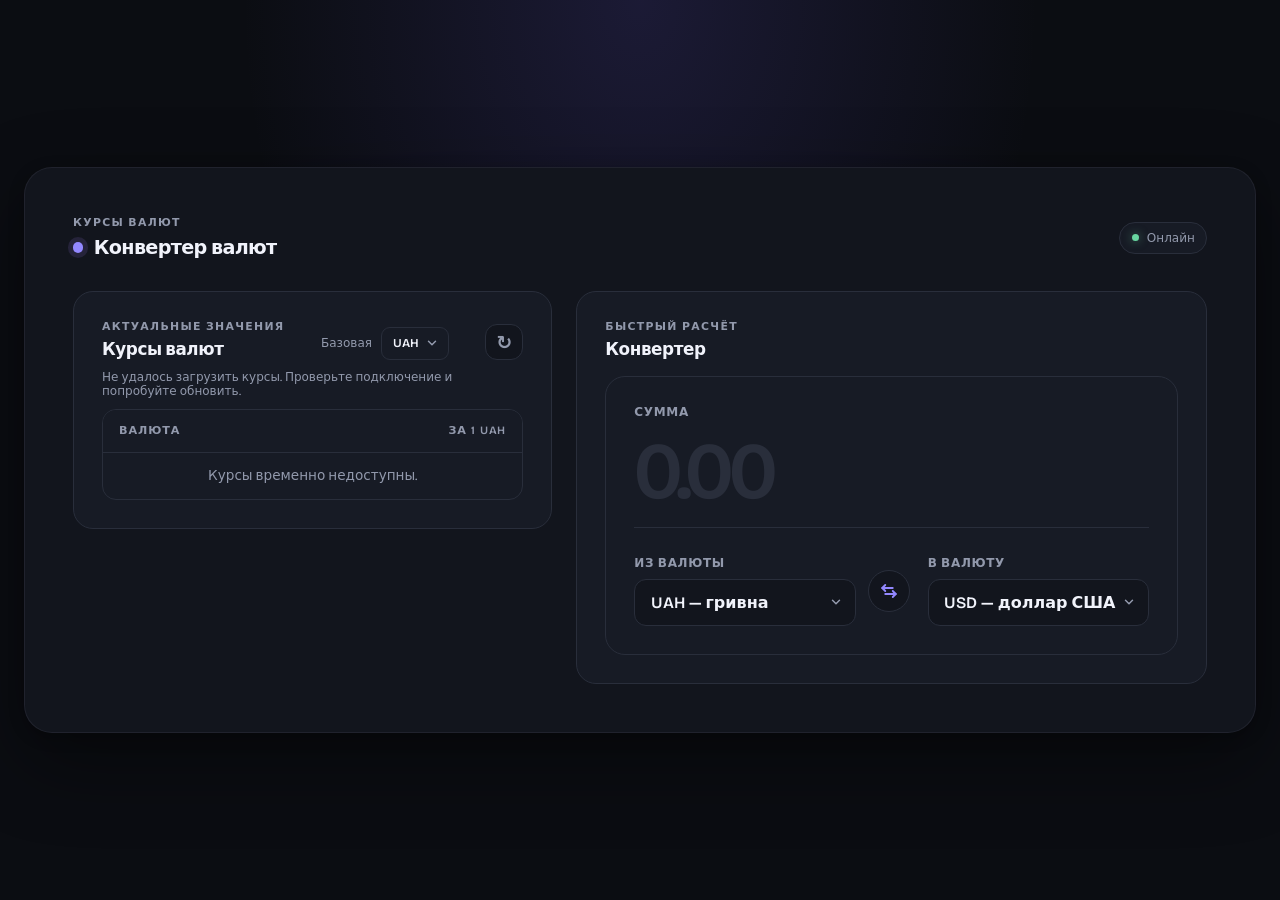
==== commit dde4734c: "Improve currency converter layout and features Co-authored-by: Copilot <223556219+Copilot@users.nore" ====
--- a/index.html
+++ b/index.html
@@ -1,81 +1,122 @@
 <!DOCTYPE html>
-<html lang="en">
+<html lang="ru">
 <head>
     <meta charset="UTF-8">
     <meta name="viewport" content="width=device-width, initial-scale=1.0">
-    <title>Currency Converter</title>
+    <meta name="theme-color" content="#0b0d12">
+    <title>Конвертер валют</title>
     <link rel="preconnect" href="https://fonts.googleapis.com">
     <link rel="preconnect" href="https://fonts.gstatic.com" crossorigin>
     <link href="https://fonts.googleapis.com/css2?family=Bricolage+Grotesque:opsz,wght@12..96,500;12..96,600;12..96,700&display=swap" rel="stylesheet">
     <link rel="stylesheet" href="style.css">
 </head>
 <body>
+    <main class="container">
+        <header class="page-header">
+            <div>
+                <p class="eyebrow">Курсы валют</p>
+                <h1>Конвертер валют</h1>
+            </div>
+            <span class="live-indicator"><span></span> Онлайн</span>
+        </header>
 
-    <div class="container">
-        <h1>Currency Converter</h1>
+        <div class="workspace-grid">
+            <section class="rates-section" aria-labelledby="ratesHeading">
+                <div class="section-heading rates-heading">
+                    <div>
+                        <p class="eyebrow">Актуальные значения</p>
+                        <h2 id="ratesHeading">Курсы валют</h2>
+                    </div>
+                    <label class="base-currency-control" for="baseCurrency">
+                        <span>Базовая</span>
+                        <select id="baseCurrency" aria-label="Базовая валюта для таблицы курсов">
+                            <option value="UAH" selected>UAH</option>
+                            <option value="USD">USD</option>
+                            <option value="EUR">EUR</option>
+                            <option value="CNY">CNY</option>
+                            <option value="GBP">GBP</option>
+                            <option value="PLN">PLN</option>
+                            <option value="RUB">RUB</option>
+                        </select>
+                    </label>
+                    <button type="button" class="refresh-button" id="refreshRates" aria-label="Обновить курсы">↻</button>
+                </div>
+                <p class="rates-caption" id="ratesCaption">Загрузка курсов...</p>
+                <div class="rates-table-wrap">
+                    <table class="rates-table">
+                        <thead>
+                            <tr>
+                                <th scope="col">Валюта</th>
+                                <th scope="col">За 1 <span id="baseCurrencyLabel">UAH</span></th>
+                            </tr>
+                        </thead>
+                        <tbody id="ratesTableBody">
+                            <tr><td colspan="2" class="table-placeholder">Получаем актуальные курсы...</td></tr>
+                        </tbody>
+                    </table>
+                </div>
+            </section>
 
-        <div class="form">
-            <div class="input-group">
-                <label for="fromCurrency">From</label>
-                <select id="fromCurrency">
-                    <option value="USD">USD</option>
-                    <option value="EUR">EUR</option>
-                    <option value="CNY">CNY</option>
-                    <option value="GBP">GBP</option>
-                    <option value="UAH">UAH</option>
-                    <option value="RUB">RUB</option>
-                    <option value="PLN">PLN</option>
-                </select>
-            </div>
+            <section class="converter-section" aria-labelledby="converterHeading">
+                <div class="section-heading converter-heading">
+                    <div>
+                        <p class="eyebrow">Быстрый расчёт</p>
+                        <h2 id="converterHeading">Конвертер</h2>
+                    </div>
+                </div>
+                <div class="form">
+                    <div class="input-group amount-group">
+                        <label for="amount">Сумма</label>
+                        <input type="number" id="amount" placeholder="0.00" inputmode="decimal" min="0" step="any" autocomplete="off">
+                    </div>
 
-            <button type="button" class="swap" id="swap" aria-label="Swap currencies">
-                <svg viewBox="0 0 24 24" fill="none" stroke="currentColor" stroke-width="2.5" stroke-linecap="round" stroke-linejoin="round">
-                    <path d="M7 4 3 8l4 4"/><path d="M3 8h14"/><path d="m17 20 4-4-4-4"/><path d="M21 16H7"/>
-                </svg>
-            </button>
+                    <div class="input-group from-group">
+                        <label for="fromCurrency">Из валюты</label>
+                        <select id="fromCurrency">
+                            <option value="UAH" selected>UAH — гривна</option>
+                            <option value="USD">USD — доллар США</option>
+                            <option value="EUR">EUR — евро</option>
+                            <option value="CNY">CNY — юань</option>
+                            <option value="GBP">GBP — фунт</option>
+                            <option value="PLN">PLN — злотый</option>
+                            <option value="RUB">RUB — рубль</option>
+                        </select>
+                    </div>
 
-            <div class="input-group">
-                <label for="toCurrency">To</label>
-                <select id="toCurrency">
-                    <option value="USD">USD</option>
-                    <option value="EUR" selected>EUR</option>
-                    <option value="CNY">CNY</option>
-                    <option value="GBP">GBP</option>
-                    <option value="UAH">UAH</option>
-                    <option value="RUB">RUB</option>
-                    <option value="PLN">PLN</option>
-                </select>
-            </div>
+                    <button type="button" class="swap" id="swap" aria-label="Поменять валюты местами" title="Поменять валюты местами">
+                        <svg viewBox="0 0 24 24" fill="none" stroke="currentColor" stroke-width="2.5" stroke-linecap="round" stroke-linejoin="round" aria-hidden="true">
+                            <path d="M7 4 3 8l4 4"/><path d="M3 8h14"/><path d="m17 20 4-4-4-4"/><path d="M21 16H7"/>
+                        </svg>
+                    </button>
 
-            <div class="input-group">
-                <label for="amount">Amount</label>
-                <input type="number" id="amount" placeholder="0.00" inputmode="decimal">
-            </div>
+                    <div class="input-group to-group">
+                        <label for="toCurrency">В валюту</label>
+                        <select id="toCurrency">
+                            <option value="UAH">UAH — гривна</option>
+                            <option value="USD" selected>USD — доллар США</option>
+                            <option value="EUR">EUR — евро</option>
+                            <option value="CNY">CNY — юань</option>
+                            <option value="GBP">GBP — фунт</option>
+                            <option value="PLN">PLN — злотый</option>
+                            <option value="RUB">RUB — рубль</option>
+                        </select>
+                    </div>
+                </div>
 
-            <button type="button" class="convert" onclick="convertCurrency()">Convert</button>
+                <p class="status-message" id="conversionStatus" role="status" aria-live="polite"></p>
+
+                <section class="result-card" id="resultPanel" aria-live="polite" hidden>
+                    <div class="result-copy">
+                        <p class="result-label">Результат</p>
+                        <p id="result"></p>
+                        <p class="rate-caption" id="rateCaption"></p>
+                    </div>
+                    <button type="button" class="copy-button" id="copyResult" disabled>Копировать</button>
+                </section>
+            </section>
         </div>
-
-        <p id="result"></p>
-    </div>
+    </main>
 
     <script src="scripts.js"></script>
-    <script>
-        // Поменять валюты местами (+ пересчитать, если уже введена сумма)
-        document.getElementById('swap').addEventListener('click', function () {
-            const from = document.getElementById('fromCurrency');
-            const to = document.getElementById('toCurrency');
-            [from.value, to.value] = [to.value, from.value];
-            if (document.getElementById('amount').value) convertCurrency();
-        });
-
-        // Анимация появления результата при каждом пересчёте
-        const result = document.getElementById('result');
-        new MutationObserver(function () {
-            result.classList.remove('pop');
-            void result.offsetWidth;
-            result.classList.add('pop');
-        }).observe(result, { childList: true, characterData: true, subtree: true });
-    </script>
-
 </body>
 </html>
--- a/style.css
+++ b/style.css
@@ -1,204 +1,612 @@
-/* ============ Токены ============ */
 :root {
-    --bg: #fafafa;
-    --ink: #0e0e10;
-    --muted: #8a8a92;
-    --line: #dcdce0;
-    --accent: #2b3cff;
-}
-
-@media (prefers-color-scheme: dark) {
-    :root {
-        --bg: #0b0b0d;
-        --ink: #f4f4f6;
-        --muted: #7a7a84;
-        --line: #26262c;
-        --accent: #6f7bff;
-    }
-}
-
-* { box-sizing: border-box; }
-
-html, body {
+    color-scheme: dark;
+    --bg: #0b0d12;
+    --surface: #12151d;
+    --surface-soft: #171b25;
+    --ink: #f1f3fb;
+    --muted: #9299ac;
+    --line: #292e3b;
+    --accent: #9388ff;
+    --accent-hover: #a79eff;
+    --accent-soft: #25233a;
+    --button-ink: #ffffff;
+    --shadow: 0 28px 80px rgba(0, 0, 0, 0.42), 0 4px 16px rgba(0, 0, 0, 0.22);
+}
+
+* {
+    box-sizing: border-box;
+}
+
+html,
+body {
     min-height: 100%;
     margin: 0;
-    background: var(--bg);
+}
+
+body {
+    position: relative;
+    isolation: isolate;
+    display: flex;
+    align-items: flex-start;
+    justify-content: center;
+    min-height: 100vh;
+    padding: 3rem 1.5rem;
+    overflow-x: hidden;
     color: var(--ink);
+    background:
+        radial-gradient(ellipse at 50% 0%, rgba(93, 79, 194, 0.20), transparent 44%),
+        var(--bg);
     font-family: 'Bricolage Grotesque', system-ui, sans-serif;
     -webkit-font-smoothing: antialiased;
-}
-
-body {
-    min-height: 100vh;
+    text-rendering: optimizeLegibility;
+}
+
+.container {
+    width: min(100%, 1280px);
+    margin: auto;
+    padding: 3rem;
+    background: var(--surface);
+    border: 1px solid rgba(183, 190, 220, 0.08);
+    border-radius: 28px;
+    box-shadow: var(--shadow);
+    animation: enter 0.7s cubic-bezier(0.2, 0.8, 0.2, 1) both;
+}
+
+@keyframes enter {
+    from {
+        opacity: 0;
+        transform: translateY(14px);
+    }
+
+    to {
+        opacity: 1;
+        transform: translateY(0);
+    }
+}
+
+h1 {
     display: flex;
     align-items: center;
-    justify-content: center;
-    padding: 2rem 1.5rem;
-}
-
-/* ============ Колонка ============ */
-.container {
-    width: 100%;
-    max-width: 520px;
-    animation: enter 0.8s cubic-bezier(0.2, 0.8, 0.2, 1) both;
-}
-
-@keyframes enter {
-    from { opacity: 0; transform: translateY(16px); }
-    to   { opacity: 1; transform: none; }
-}
-
-h1 {
-    margin: 0 0 3.5rem;
-    font-size: 1rem;
-    font-weight: 600;
-    letter-spacing: -0.01em;
-    color: var(--muted);
-}
-
-/* ============ Форма ============ */
+    gap: 0.65rem;
+    margin: 0 0 2rem;
+    color: var(--ink);
+    font-size: 1.2rem;
+    font-weight: 600;
+    letter-spacing: -0.035em;
+}
+
+h1::before {
+    width: 0.65rem;
+    height: 0.65rem;
+    flex: 0 0 auto;
+    background: var(--accent);
+    border-radius: 50%;
+    box-shadow: 0 0 0 5px var(--accent-soft);
+    content: "";
+}
+
 .form {
     display: grid;
-    grid-template-columns: 1fr auto 1fr;
+    grid-template-columns: minmax(0, 1fr) 48px minmax(0, 1fr);
     grid-template-areas:
         "amount amount amount"
-        "from   swap   to"
-        "btn    btn    btn";
+        "from swap to";
     align-items: center;
-    gap: 2rem 0.75rem;
-    padding: 0;
-    background: none;
-    box-shadow: none;
-}
-
-.input-group { margin: 0; }
-.input-group:nth-of-type(1) { grid-area: from; }
-.input-group:nth-of-type(2) { grid-area: to; }
-.input-group:nth-of-type(3) { grid-area: amount; }
-
-/* подписи у валют скрыты визуально, но читаются скринридером */
-.input-group:nth-of-type(1) label,
-.input-group:nth-of-type(2) label {
-    position: absolute;
-    width: 1px; height: 1px;
-    overflow: hidden;
-    clip: rect(0 0 0 0);
+    gap: 1.75rem 0.75rem;
+    padding: 1.75rem;
+    background: var(--surface-soft);
+    border: 1px solid var(--line);
+    border-radius: 20px;
+}
+
+.input-group {
+    min-width: 0;
+    margin: 0;
+}
+
+.input-group.from-group {
+    grid-area: from;
+}
+
+.input-group.to-group {
+    grid-area: to;
+}
+
+.input-group.amount-group {
+    grid-area: amount;
 }
 
 .input-group label {
     display: block;
-    margin-bottom: 0.25rem;
-    font-size: 0.9rem;
-    font-weight: 500;
-    color: var(--muted);
-}
-
-/* ============ Сумма — главный герой ============ */
+    margin-bottom: 0.55rem;
+    color: var(--muted);
+    font-size: 0.75rem;
+    font-weight: 600;
+    letter-spacing: 0.055em;
+    text-transform: uppercase;
+}
+
 .input-group input[type="number"] {
     width: 100%;
-    padding: 0 0 0.5rem;
-    font: inherit;
-    font-size: clamp(3.5rem, 15vw, 5.5rem);
-    font-weight: 700;
-    line-height: 1;
-    letter-spacing: -0.04em;
+    min-width: 0;
+    padding: 0.15rem 0 0.8rem;
     color: var(--ink);
-    background: none;
-    border: none;
-    border-bottom: 2px solid var(--line);
+    background: transparent;
+    border: 0;
+    border-bottom: 1px solid var(--line);
     border-radius: 0;
     outline: none;
-    transition: border-color 0.3s;
+    font: inherit;
+    font-size: clamp(3.2rem, 10vw, 5rem);
+    font-weight: 600;
+    line-height: 1.05;
+    letter-spacing: -0.065em;
+    transition: border-color 180ms ease;
     -moz-appearance: textfield;
 }
 
-.input-group input[type="number"]::placeholder { color: var(--line); }
-.input-group input[type="number"]:focus { border-color: var(--accent); }
+.input-group input[type="number"]::placeholder {
+    color: var(--line);
+}
+
+.input-group input[type="number"]:focus {
+    border-color: var(--accent);
+}
+
 .input-group input::-webkit-outer-spin-button,
-.input-group input::-webkit-inner-spin-button { -webkit-appearance: none; margin: 0; }
-
-/* ============ Валюты ============ */
+.input-group input::-webkit-inner-spin-button {
+    margin: 0;
+    -webkit-appearance: none;
+}
+
 .input-group select {
     width: 100%;
-    padding: 0.8rem 2.4rem 0.8rem 1.2rem;
+    min-width: 0;
+    padding: 0.8rem 2rem 0.8rem 0.95rem;
+    color: var(--ink);
+    background-color: var(--surface);
+    background-image: url("data:image/svg+xml,%3Csvg xmlns='http://www.w3.org/2000/svg' width='14' height='14' viewBox='0 0 24 24' fill='none' stroke='%239299ac' stroke-width='2.5' stroke-linecap='round' stroke-linejoin='round'%3E%3Cpath d='m6 9 6 6 6-6'/%3E%3C/svg%3E");
+    background-repeat: no-repeat;
+    background-position: right 0.75rem center;
+    border: 1px solid var(--line);
+    border-radius: 12px;
+    outline: none;
+    appearance: none;
+    cursor: pointer;
     font: inherit;
-    font-size: 1.15rem;
-    font-weight: 600;
+    font-size: 1rem;
+    font-weight: 600;
+    transition: border-color 180ms ease, box-shadow 180ms ease;
+}
+
+.input-group select:hover {
+    border-color: color-mix(in srgb, var(--accent) 45%, var(--line));
+}
+
+.input-group select:focus-visible {
+    border-color: var(--accent);
+    box-shadow: 0 0 0 3px var(--accent-soft);
+}
+
+.input-group select option {
     color: var(--ink);
-    background-color: transparent;
-    background-image: url("data:image/svg+xml,%3Csvg xmlns='http://www.w3.org/2000/svg' width='14' height='14' viewBox='0 0 24 24' fill='none' stroke='%238a8a92' stroke-width='3' stroke-linecap='round' stroke-linejoin='round'%3E%3Cpath d='m6 9 6 6 6-6'/%3E%3C/svg%3E");
-    background-repeat: no-repeat;
-    background-position: right 1rem center;
-    border: 1.5px solid var(--line);
-    border-radius: 999px;
-    appearance: none;
-    -webkit-appearance: none;
-    cursor: pointer;
-    outline: none;
-    transition: border-color 0.25s;
-}
-
-.input-group select:hover,
-.input-group select:focus { border-color: var(--ink); }
-.input-group select option { background: var(--bg); color: var(--ink); }
-
-/* ============ Обмен местами ============ */
+    background: var(--surface);
+}
+
 .swap {
     grid-area: swap;
-    width: 44px;
-    height: 44px;
+    display: grid;
+    width: 42px;
+    height: 42px;
     padding: 0;
+    place-items: center;
+    color: var(--accent);
+    background: var(--surface);
+    border: 1px solid var(--line);
+    border-radius: 50%;
+    cursor: pointer;
+    transition: color 180ms ease, background-color 180ms ease, border-color 180ms ease, transform 350ms cubic-bezier(0.3, 1.4, 0.5, 1);
+}
+
+.swap svg {
+    width: 18px;
+    height: 18px;
+}
+
+.swap:hover {
+    color: var(--surface);
+    background: var(--accent);
+    border-color: var(--accent);
+    transform: rotate(180deg);
+}
+
+button:focus-visible {
+    outline: 3px solid var(--accent);
+    outline-offset: 3px;
+}
+
+#result {
+    min-height: 0;
+    margin: 0;
+    color: var(--accent);
+    font-size: clamp(1.6rem, 6vw, 2.15rem);
+    font-weight: 600;
+    line-height: 1.2;
+    letter-spacing: -0.045em;
+    overflow-wrap: anywhere;
+}
+
+.page-header,
+.section-heading {
+    display: flex;
+    align-items: center;
+    justify-content: space-between;
+    gap: 1rem;
+}
+
+.page-header {
+    margin-bottom: 2rem;
+}
+
+.page-header h1 {
+    margin: 0;
+}
+
+.eyebrow {
+    margin: 0 0 0.4rem;
+    color: var(--muted);
+    font-size: 0.68rem;
+    font-weight: 600;
+    letter-spacing: 0.12em;
+    text-transform: uppercase;
+}
+
+.live-indicator {
+    display: inline-flex;
+    align-items: center;
+    gap: 0.5rem;
+    padding: 0.5rem 0.7rem;
+    color: var(--muted);
+    background: var(--surface-soft);
+    border: 1px solid var(--line);
+    border-radius: 999px;
+    font-size: 0.75rem;
+}
+
+.live-indicator span {
+    width: 0.45rem;
+    height: 0.45rem;
+    background: #68d6a0;
+    border-radius: 50%;
+    box-shadow: 0 0 10px rgba(104, 214, 160, 0.5);
+}
+
+.workspace-grid {
     display: grid;
-    place-items: center;
-    background: none;
-    border: none;
-    border-radius: 50%;
-    color: var(--muted);
+    grid-template-columns: minmax(0, 0.95fr) minmax(0, 1.25fr);
+    align-items: start;
+    gap: 1.5rem;
+}
+
+.converter-section,
+.rates-section {
+    min-width: 0;
+    padding: 1.75rem;
+    background: var(--surface-soft);
+    border: 1px solid var(--line);
+    border-radius: 20px;
+}
+
+.converter-section {
+    grid-column: 2;
+    grid-row: 1;
+}
+
+.rates-section {
+    grid-column: 1;
+    grid-row: 1;
+}
+
+.converter-heading {
+    margin-bottom: 1rem;
+}
+
+.converter-heading h2,
+.rates-section h2 {
+    margin: 0;
+    font-size: 1.05rem;
+    font-weight: 600;
+    letter-spacing: -0.025em;
+}
+
+.copy-button,
+.refresh-button {
+    display: inline-flex;
+    align-items: center;
+    justify-content: center;
+    gap: 0.45rem;
+    min-height: 46px;
+    padding: 0.7rem 0.85rem;
+    color: var(--muted);
+    background: var(--surface);
+    border: 1px solid var(--line);
+    border-radius: 12px;
     cursor: pointer;
-    transition: color 0.25s, transform 0.5s cubic-bezier(0.3, 1.4, 0.5, 1);
-}
-.swap svg { width: 20px; height: 20px; }
-.swap:hover { color: var(--accent); transform: rotate(180deg); }
-
-/* ============ Кнопка ============ */
-button.convert {
-    grid-area: btn;
+    font: inherit;
+    font-size: 0.82rem;
+    font-weight: 600;
+    transition: color 180ms ease, background-color 180ms ease, border-color 180ms ease, transform 180ms ease;
+}
+
+.copy-button:hover:not(:disabled),
+.refresh-button:hover {
+    color: var(--ink);
+    border-color: var(--accent);
+}
+
+.status-message {
+    min-height: 1.2rem;
+    margin: 0.7rem 0 0;
+    color: #f0a1aa;
+    font-size: 0.82rem;
+}
+
+.result-card {
+    display: flex;
+    align-items: center;
+    justify-content: space-between;
+    gap: 1rem;
+    margin-top: 0.5rem;
+    padding: 1.1rem 1.25rem;
+    background: var(--accent-soft);
+    border: 1px solid color-mix(in srgb, var(--accent) 20%, transparent);
+    border-radius: 16px;
+}
+
+.result-card[hidden] {
+    display: none;
+}
+
+.result-copy {
+    min-width: 0;
+}
+
+.result-label {
+    margin: 0 0 0.35rem;
+    color: var(--muted);
+    font-size: 0.7rem;
+    font-weight: 600;
+    letter-spacing: 0.1em;
+    text-transform: uppercase;
+}
+
+#result {
+    min-height: 0;
+    margin: 0;
+    font-size: clamp(1.35rem, 4vw, 1.85rem);
+}
+
+.rate-caption {
+    margin: 0.45rem 0 0;
+    color: var(--muted);
+    font-size: 0.78rem;
+}
+
+.copy-button {
+    flex: 0 0 auto;
+    min-height: 40px;
+    padding: 0.6rem 0.8rem;
+}
+
+.copy-button:disabled {
+    opacity: 0.45;
+    cursor: not-allowed;
+}
+
+.rates-section .section-heading {
+    margin-bottom: 1rem;
+}
+
+.rates-heading {
+    align-items: flex-end;
+}
+
+.base-currency-control {
+    display: flex;
+    align-items: center;
+    gap: 0.55rem;
+    color: var(--muted);
+    font-size: 0.75rem;
+}
+
+.base-currency-control select {
+    padding: 0.55rem 1.8rem 0.55rem 0.7rem;
+    color: var(--ink);
+    background-color: var(--surface-soft);
+    background-image: url("data:image/svg+xml,%3Csvg xmlns='http://www.w3.org/2000/svg' width='14' height='14' viewBox='0 0 24 24' fill='none' stroke='%239299ac' stroke-width='2.5' stroke-linecap='round' stroke-linejoin='round'%3E%3Cpath d='m6 9 6 6 6-6'/%3E%3C/svg%3E");
+    background-repeat: no-repeat;
+    background-position: right 0.55rem center;
+    border: 1px solid var(--line);
+    border-radius: 9px;
+    appearance: none;
+    font: inherit;
+    font-weight: 600;
+}
+
+.refresh-button {
+    width: 38px;
+    min-height: 36px;
+    padding: 0;
+    font-size: 1.2rem;
+}
+
+.rates-caption {
+    margin: -0.4rem 0 0.7rem;
+    color: var(--muted);
+    font-size: 0.75rem;
+}
+
+.rates-table-wrap {
+    overflow: hidden;
+    border: 1px solid var(--line);
+    border-radius: 14px;
+}
+
+.rates-table {
     width: 100%;
-    padding: 1.15rem;
-    font: inherit;
-    font-size: 1.05rem;
-    font-weight: 600;
-    color: var(--bg);
-    background: var(--ink);
-    border: none;
-    border-radius: 999px;
-    cursor: pointer;
-    transition: background 0.3s, transform 0.2s;
-}
-button.convert:hover { background: var(--accent); color: #fff; }
-button.convert:active { transform: scale(0.98); }
-
-button:focus-visible { outline: 2px solid var(--accent); outline-offset: 3px; }
-
-/* ============ Результат ============ */
-#result {
-    min-height: 1.2em;
-    margin: 3rem 0 0;
-    font-size: clamp(2rem, 8vw, 3rem);
-    font-weight: 700;
-    line-height: 1.1;
-    letter-spacing: -0.03em;
-    color: var(--accent);
-    word-break: break-word;
-}
-
-#result.pop { animation: pop 0.5s cubic-bezier(0.2, 0.8, 0.2, 1); }
-
-@keyframes pop {
-    from { opacity: 0; transform: translateY(10px); }
-    to   { opacity: 1; transform: none; }
+    border-collapse: collapse;
+    text-align: left;
+}
+
+.rates-table th {
+    padding: 0.9rem 1rem;
+    color: var(--muted);
+    background: var(--surface-soft);
+    font-size: 0.7rem;
+    font-weight: 600;
+    letter-spacing: 0.08em;
+    text-transform: uppercase;
+}
+
+.rates-table th:last-child,
+.rates-table td:last-child {
+    text-align: right;
+}
+
+.rates-table td {
+    padding: 0.9rem 1rem;
+    border-top: 1px solid var(--line);
+    font-size: 0.85rem;
+}
+
+.currency-code {
+    display: inline-block;
+    min-width: 3.2rem;
+    font-weight: 600;
+}
+
+.currency-name {
+    color: var(--muted);
+    font-size: 0.78rem;
+}
+
+.rate-value {
+    font-variant-numeric: tabular-nums;
+    font-weight: 600;
+}
+
+.table-placeholder {
+    color: var(--muted);
+    text-align: center !important;
+}
+
+.status-message:empty {
+    display: none;
+}
+
+#result:not(:empty) {
+    margin-top: 0;
+    padding: 0;
+    background: transparent;
+    border-radius: 0;
+}
+
+@media (max-width: 1180px) {
+    .workspace-grid {
+        grid-template-columns: minmax(0, 1fr);
+    }
+
+    .rates-section {
+        grid-column: 1;
+        grid-row: 1;
+    }
+
+    .converter-section {
+        grid-column: 1;
+        grid-row: 2;
+    }
+}
+
+@media (max-width: 520px) {
+    body {
+        align-items: flex-start;
+        padding: max(1.5rem, env(safe-area-inset-top)) 1rem max(1.5rem, env(safe-area-inset-bottom));
+    }
+
+    .container {
+        margin: auto 0;
+        padding: 1.25rem;
+        border-radius: 24px;
+    }
+
+    .page-header {
+        margin-bottom: 1.5rem;
+    }
+
+    .converter-section,
+    .rates-section {
+        padding: 1.35rem;
+        border-radius: 17px;
+    }
+
+    .workspace-grid {
+        gap: 1rem;
+    }
+
+    .form {
+        grid-template-columns: minmax(0, 1fr);
+        grid-template-areas:
+            "amount"
+            "from"
+            "swap"
+            "to";
+        gap: 0.9rem;
+        padding: 1.2rem;
+        border-radius: 15px;
+    }
+
+    .swap {
+        justify-self: center;
+        transform: rotate(90deg);
+    }
+
+    .swap:hover {
+        transform: rotate(270deg);
+    }
+
+    .input-group select {
+        padding-left: 0.7rem;
+        font-size: 0.9rem;
+    }
+
+    .result-card {
+        align-items: flex-start;
+        padding: 1rem;
+    }
+
+    .copy-button {
+        padding-inline: 0.65rem;
+        font-size: 0.75rem;
+    }
+
+    .currency-name {
+        display: block;
+        margin-top: 0.12rem;
+    }
+
+    .rates-table td,
+    .rates-table th {
+        padding-inline: 0.75rem;
+    }
 }
 
 @media (prefers-reduced-motion: reduce) {
-    *, *::before, *::after { animation: none !important; transition: none !important; }
-}
+    *,
+    *::before,
+    *::after {
+        animation-duration: 0.01ms !important;
+        animation-iteration-count: 1 !important;
+        scroll-behavior: auto !important;
+        transition-duration: 0.01ms !important;
+    }
+}
